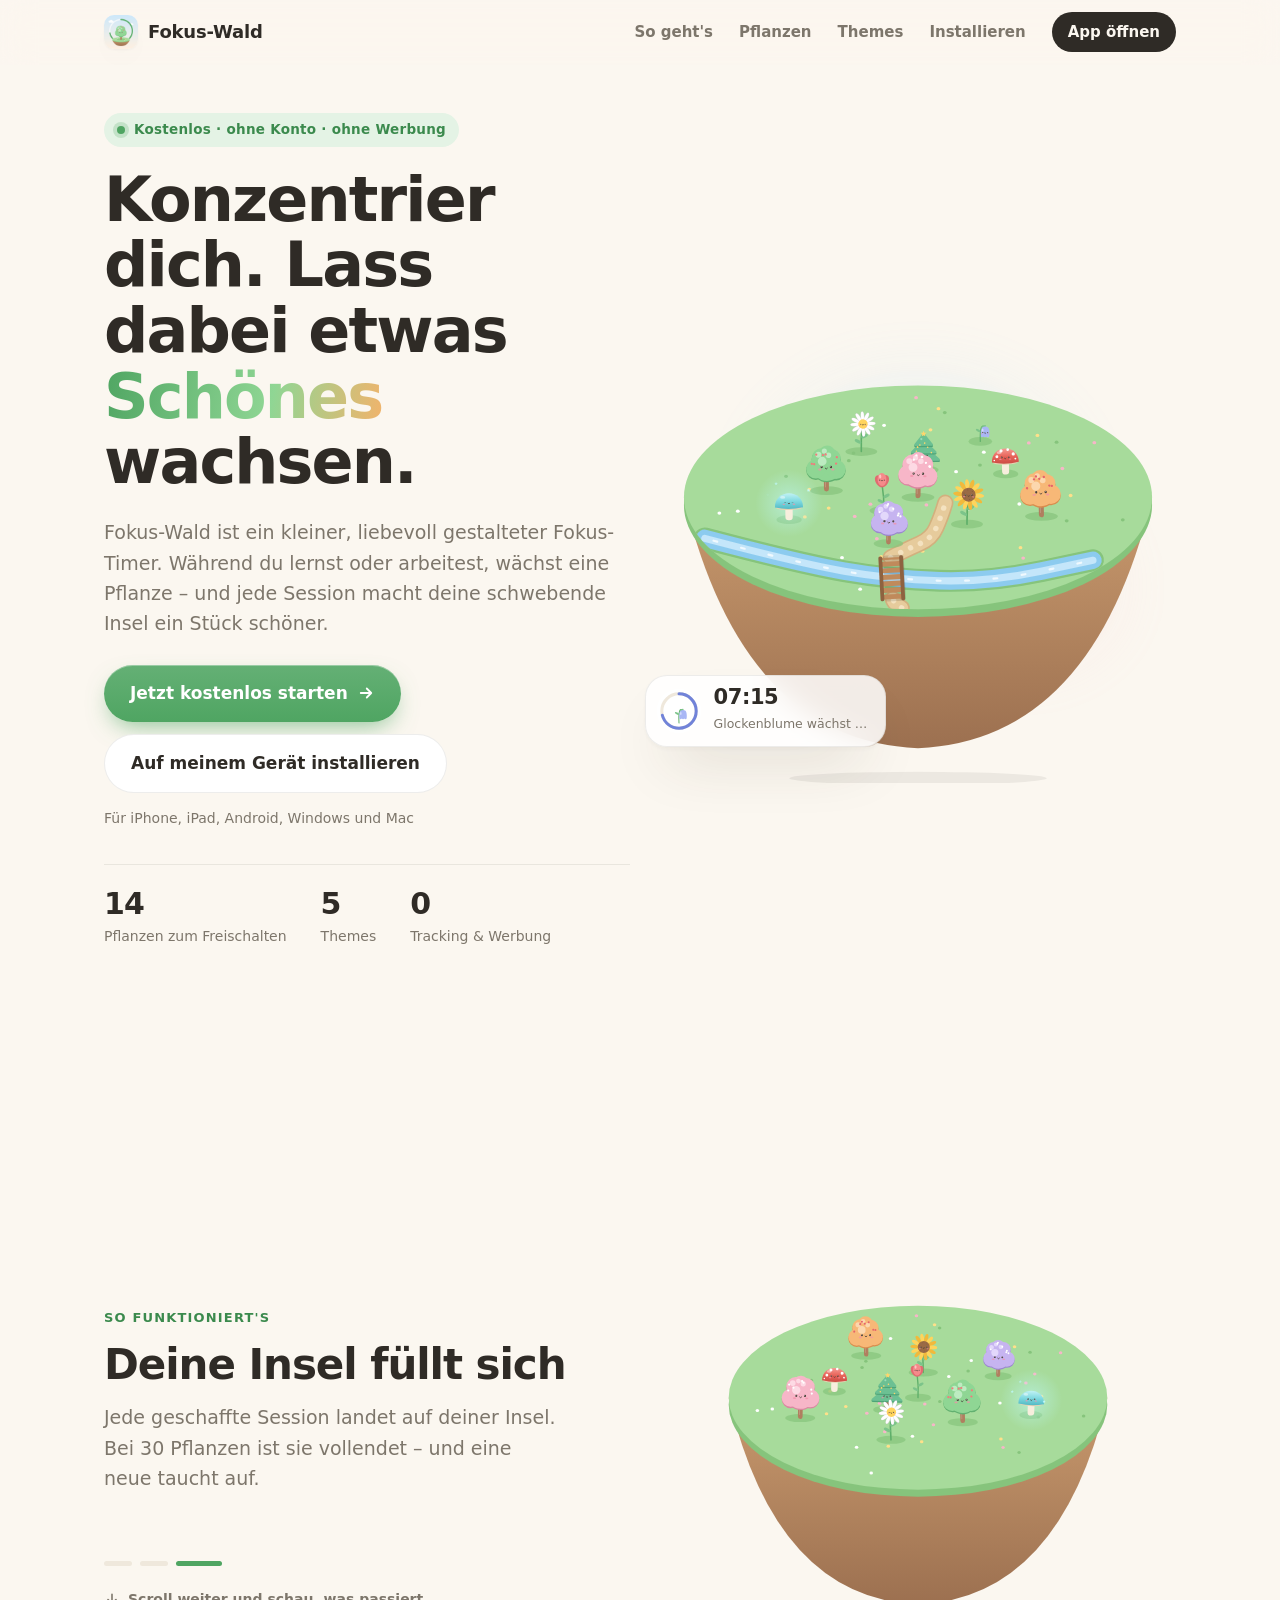
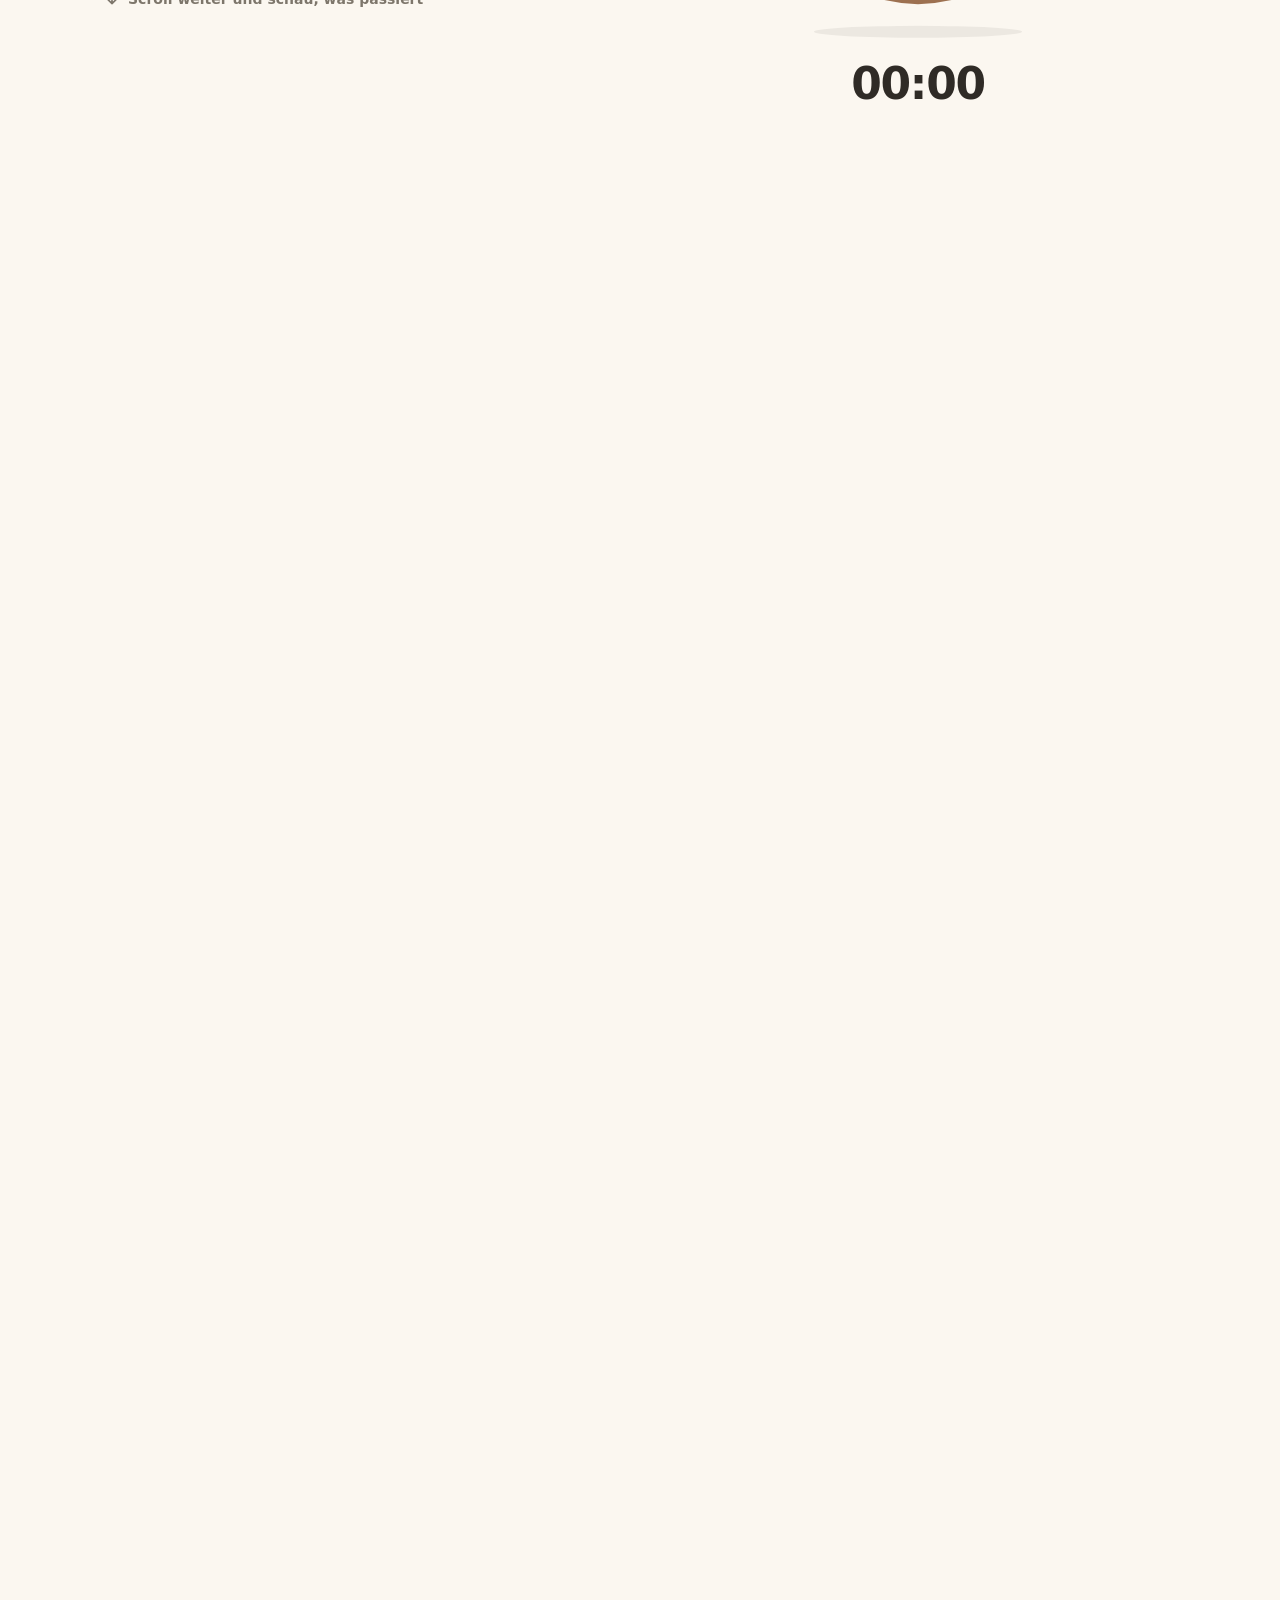
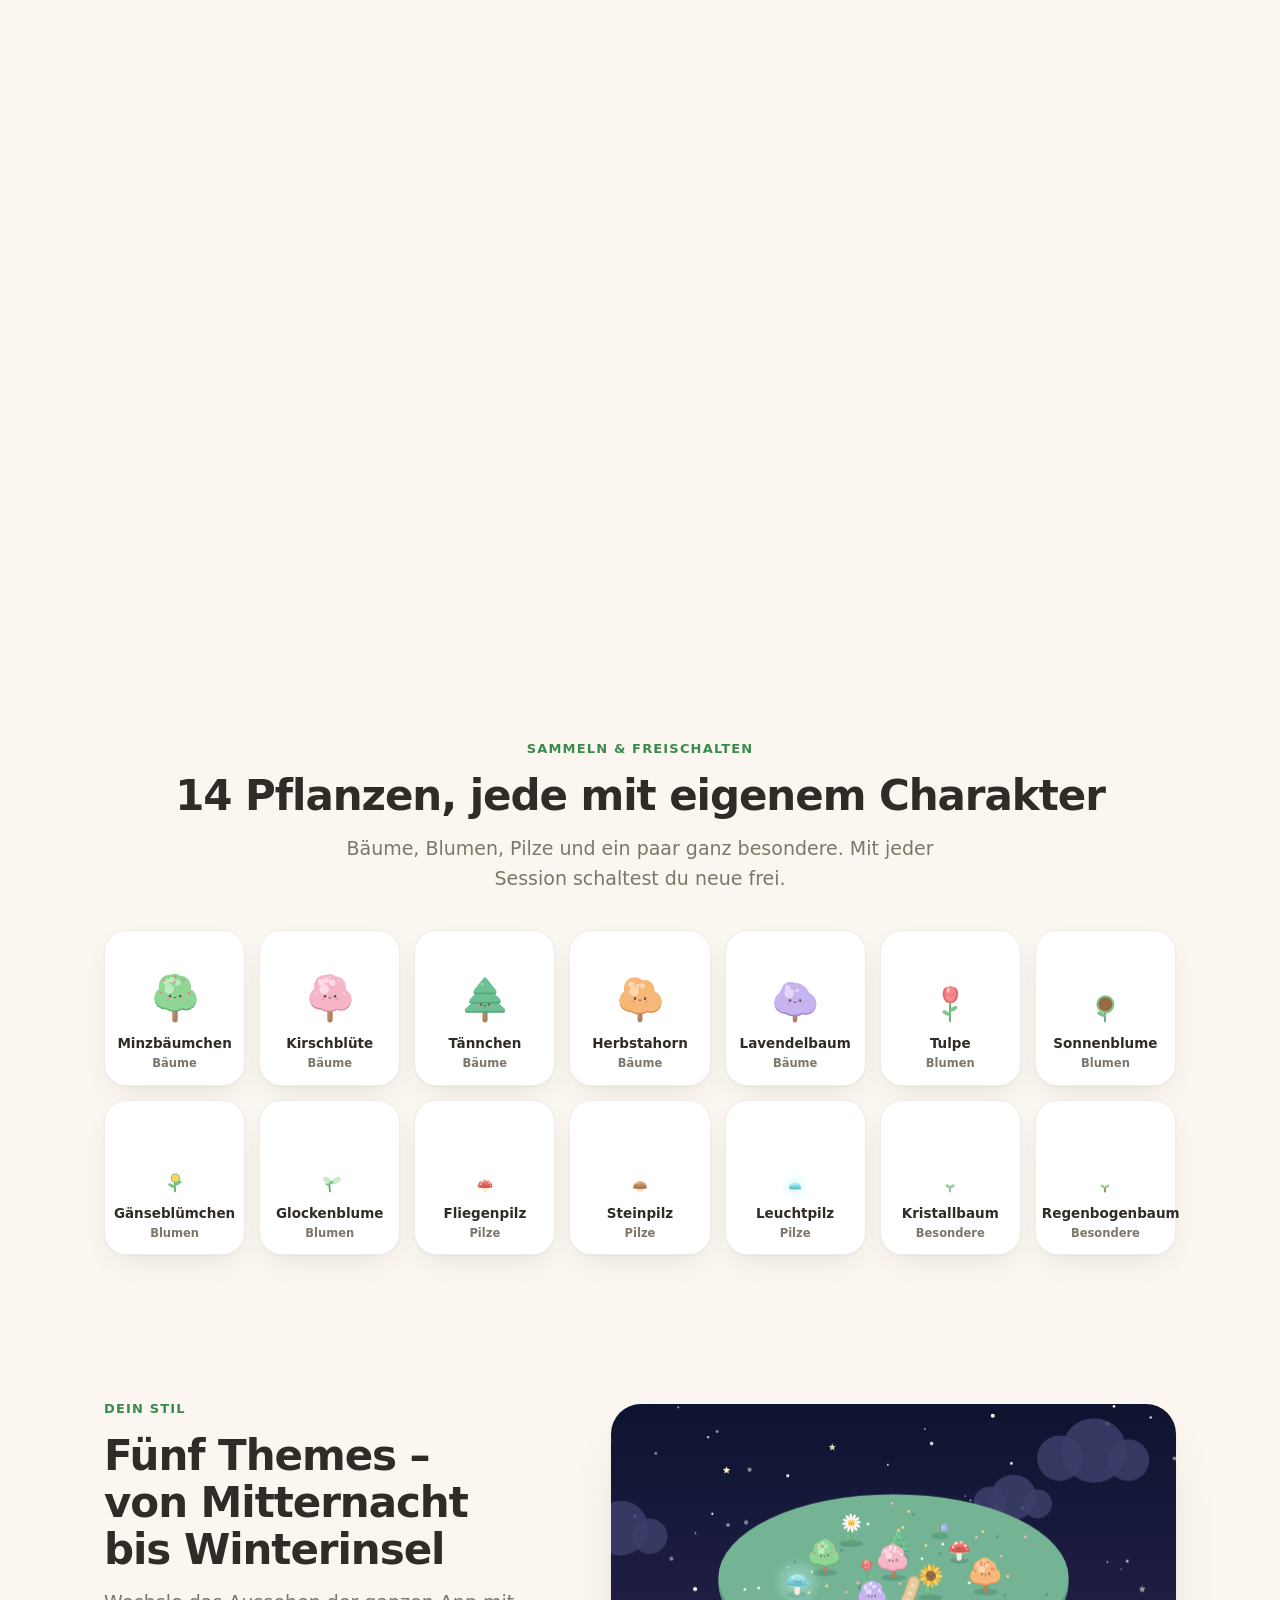
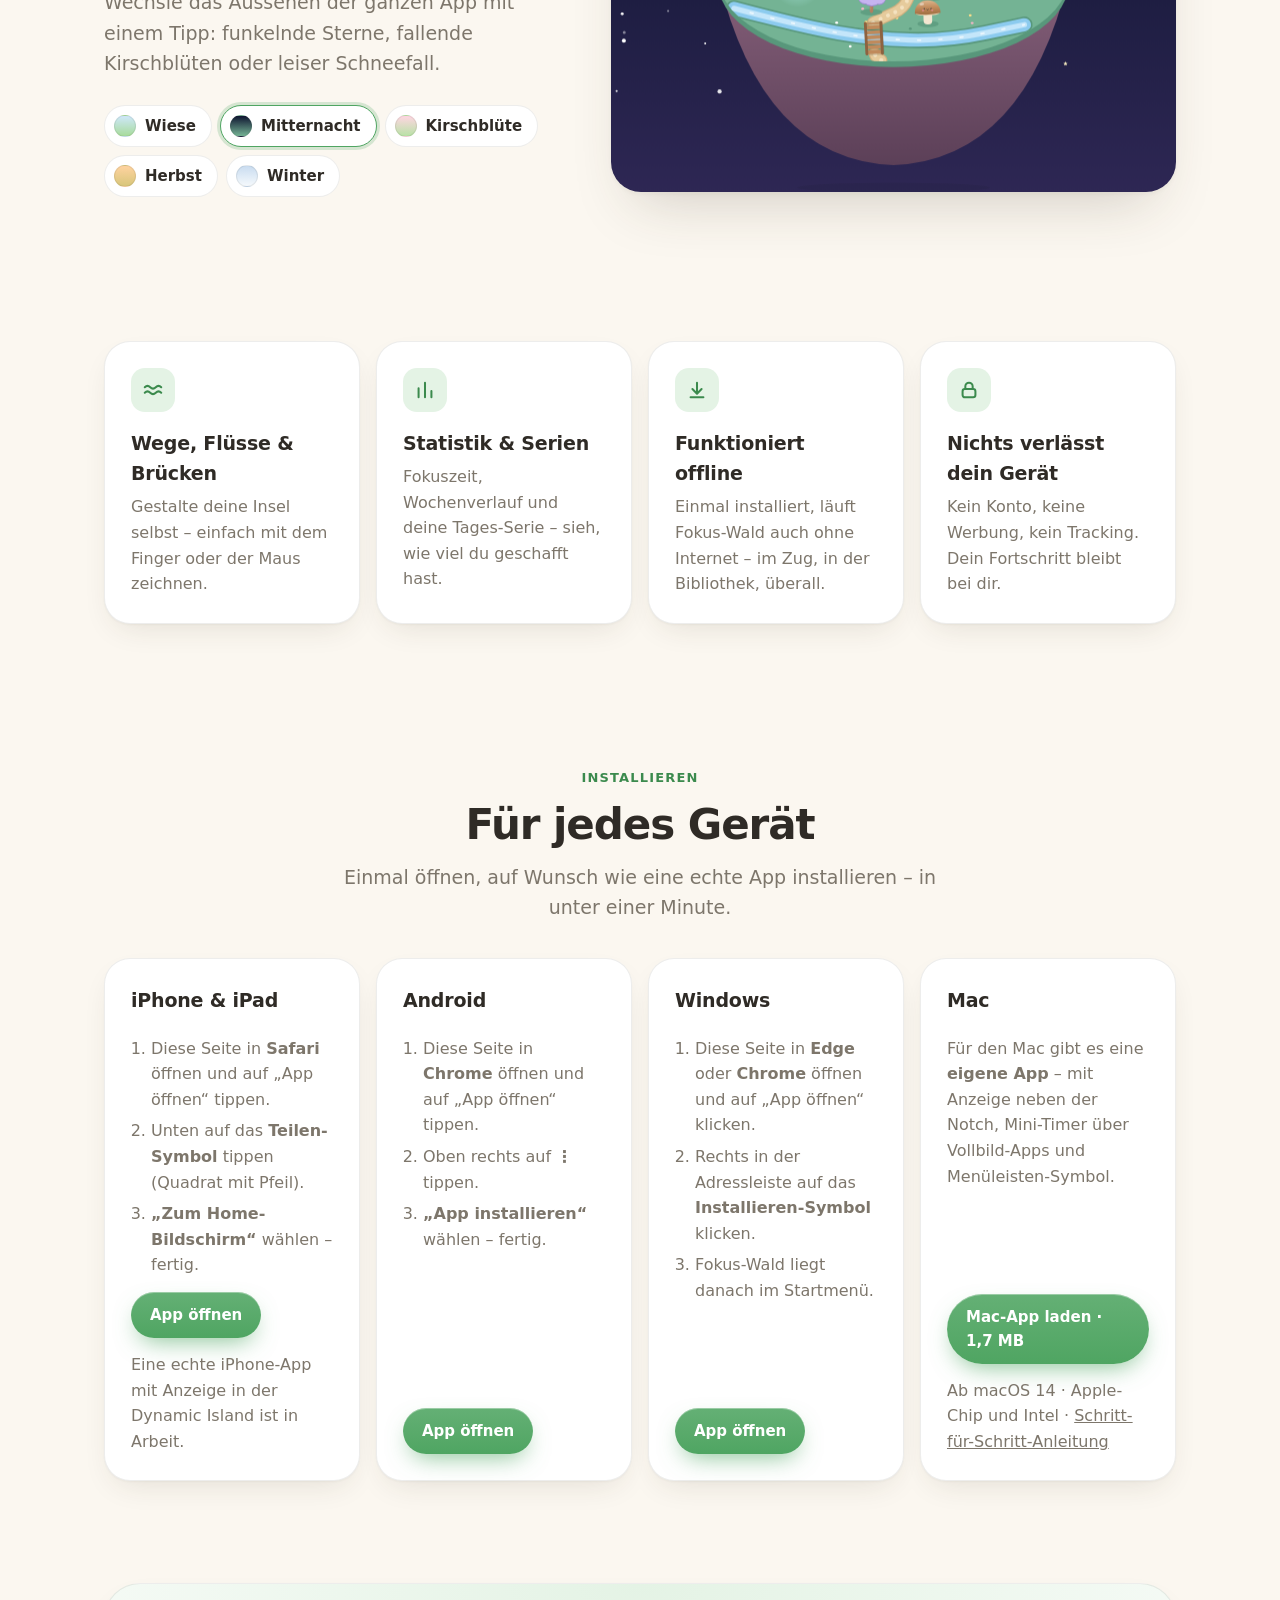
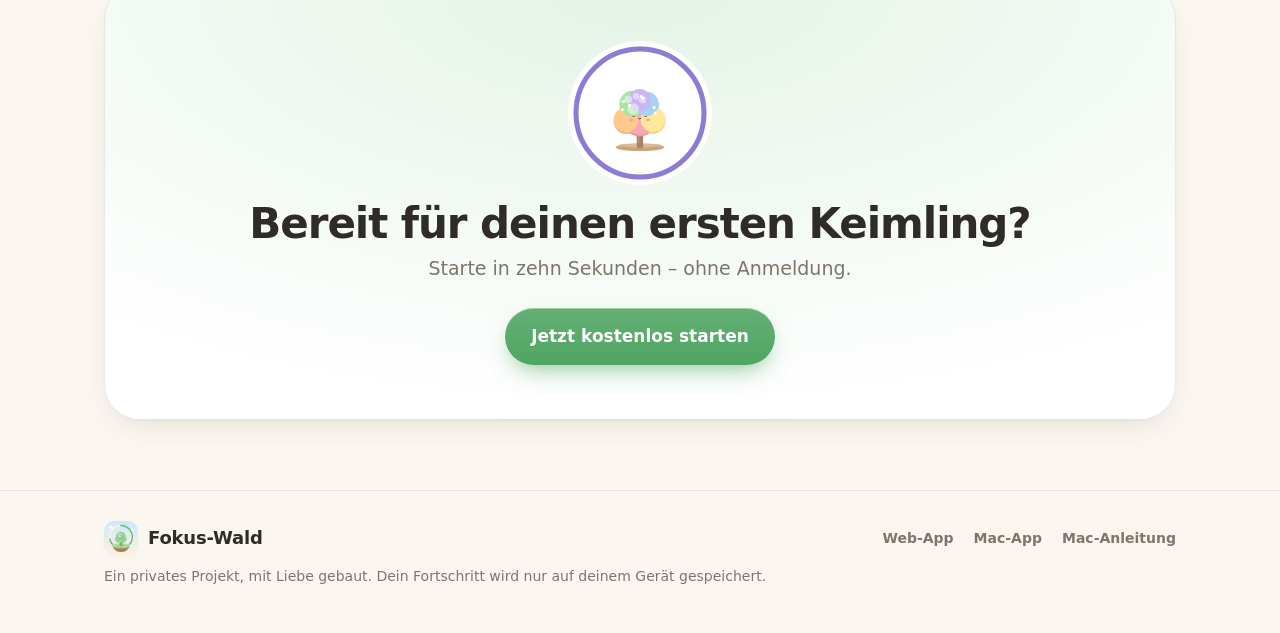
==== index.html @ fd67e36e "Add Fokus-Wald Mac app, web app and website Mac app (SwiftUI package), PWA with the same plant and i" ====
<!DOCTYPE html>
<html lang="de">
<head>
<meta charset="utf-8">
<meta name="viewport" content="width=device-width, initial-scale=1, viewport-fit=cover">
<title>Fokus-Wald – der niedliche Fokus-Timer</title>
<meta name="description" content="Konzentrier dich – und schau zu, wie dabei etwas Schönes wächst. Kostenloser Fokus-Timer für iPhone, iPad, Android, Windows und Mac.">
<meta name="theme-color" content="#FBF7F0" media="(prefers-color-scheme: light)">
<meta name="theme-color" content="#171815" media="(prefers-color-scheme: dark)">
<meta property="og:title" content="Fokus-Wald – der niedliche Fokus-Timer">
<meta property="og:description" content="Während du lernst, wächst eine Pflanze – und deine Insel wird immer schöner.">
<meta property="og:image" content="app/icons/icon-512.png">
<link rel="icon" href="app/icons/icon-192.png">
<link rel="apple-touch-icon" href="app/icons/apple-touch-icon.png">
<link rel="stylesheet" href="site.css">
</head>
<body>

<header class="nav" id="nav">
  <a class="logo" href="./"><img src="app/icons/icon-192.png" alt=""> Fokus-Wald</a>
  <nav>
    <a href="#so-gehts">So geht's</a>
    <a href="#pflanzen">Pflanzen</a>
    <a href="#themes">Themes</a>
    <a href="#geraete">Installieren</a>
    <a class="pill" href="app/">App öffnen</a>
  </nav>
</header>

<main>

  <section class="hero">
    <div class="hero-text">
      <p class="eyebrow pill-eyebrow"><i></i> Kostenlos · ohne Konto · ohne Werbung</p>
      <h1>Konzentrier dich. Lass dabei etwas <em>Schönes</em> wachsen.</h1>
      <p class="lead">Fokus-Wald ist ein kleiner, liebevoll gestalteter Fokus-Timer. Während du lernst oder arbeitest, wächst eine Pflanze – und jede Session macht deine schwebende Insel ein Stück schöner.</p>
      <div class="cta">
        <a class="btn primary" href="app/">Jetzt kostenlos starten
          <svg viewBox="0 0 24 24" width="18" height="18" fill="none" stroke="currentColor" stroke-width="2.4" stroke-linecap="round" stroke-linejoin="round"><path d="M5 12h14M13 6l6 6-6 6"/></svg>
        </a>
        <a class="btn ghost" id="cta-second" href="#geraete">Auf meinem Gerät installieren</a>
      </div>
      <p class="fine" id="cta-note">Für iPhone, iPad, Android, Windows und Mac</p>
      <dl class="facts">
        <div><dt>14</dt><dd>Pflanzen zum Freischalten</dd></div>
        <div><dt>5</dt><dd>Themes</dd></div>
        <div><dt>0</dt><dd>Tracking &amp; Werbung</dd></div>
      </dl>
    </div>
    <div class="hero-art" id="hero-art">
      <div class="glow"></div>
      <canvas id="demo-island" aria-label="Animierte Vorschau einer Insel mit wachsenden Pflanzen"></canvas>
      <div class="float-chip" id="hero-chip">
        <canvas id="chip-plant"></canvas>
        <div><b id="chip-time">25:00</b><span id="chip-text">Kirschblüte wächst …</span></div>
      </div>
    </div>
  </section>

  <!-- Scroll story: the plant grows while you scroll -->
  <section class="story" id="so-gehts">
    <div class="story-sticky">
      <div class="story-text">
        <p class="eyebrow">So funktioniert's</p>
        <div class="story-steps">
          <article class="story-step on" data-step="0">
            <h2>Zeit wählen &amp; pflanzen</h2>
            <p>Stell ein, wie lange du dich konzentrieren möchtest, und such dir aus, was wachsen soll. Ein Tipp – und der Keimling ist gesetzt.</p>
          </article>
          <article class="story-step" data-step="1">
            <h2>Deine Pflanze wächst mit</h2>
            <p>Solange du fokussiert bleibst, wächst sie Minute für Minute – vom Keimling bis zur vollen Pracht, mit Gesicht und allem.</p>
          </article>
          <article class="story-step" data-step="2">
            <h2>Deine Insel füllt sich</h2>
            <p>Jede geschaffte Session landet auf deiner Insel. Bei 30 Pflanzen ist sie vollendet – und eine neue taucht auf.</p>
          </article>
        </div>
        <div class="story-dots" id="story-dots"><i class="on"></i><i></i><i></i></div>
        <p class="scroll-hint" id="scroll-hint">
          <svg viewBox="0 0 24 24" width="16" height="16" fill="none" stroke="currentColor" stroke-width="2.4" stroke-linecap="round" stroke-linejoin="round"><path d="M12 5v14M6 13l6 6 6-6"/></svg>
          Scroll weiter und schau, was passiert
        </p>
      </div>
      <div class="story-art">
        <canvas id="story-canvas" aria-label="Eine Pflanze wächst beim Scrollen"></canvas>
        <div class="story-clock" id="story-clock">25:00</div>
      </div>
    </div>
  </section>

  <section id="pflanzen">
    <p class="eyebrow center reveal">Sammeln &amp; freischalten</p>
    <h2 class="reveal">14 Pflanzen, jede mit eigenem Charakter</h2>
    <p class="lead center reveal">Bäume, Blumen, Pilze und ein paar ganz besondere. Mit jeder Session schaltest du neue frei.</p>
    <div class="plants" id="plants"></div>
  </section>

  <section id="themes">
    <div class="split">
      <div class="reveal">
        <p class="eyebrow">Dein Stil</p>
        <h2 class="left">Fünf Themes – von Mitternacht bis Winterinsel</h2>
        <p class="lead">Wechsle das Aussehen der ganzen App mit einem Tipp: funkelnde Sterne, fallende Kirschblüten oder leiser Schneefall.</p>
        <div class="theme-chips" id="theme-chips"></div>
      </div>
      <div class="theme-demo reveal" style="--d:.1s">
        <canvas id="theme-island" aria-label="Insel im gewählten Theme"></canvas>
      </div>
    </div>
  </section>

  <section>
    <div class="features">
      <article class="card feature reveal">
        <span class="ic"><svg viewBox="0 0 24 24"><path d="M3 9c2-2 4-2 6 0s4 2 6 0 4-2 6 0M3 15c2-2 4-2 6 0s4 2 6 0 4-2 6 0"/></svg></span>
        <h3>Wege, Flüsse &amp; Brücken</h3>
        <p>Gestalte deine Insel selbst – einfach mit dem Finger oder der Maus zeichnen.</p>
      </article>
      <article class="card feature reveal" style="--d:.08s">
        <span class="ic"><svg viewBox="0 0 24 24"><path d="M5 20V10M12 20V4M19 20v-7"/></svg></span>
        <h3>Statistik &amp; Serien</h3>
        <p>Fokuszeit, Wochenverlauf und deine Tages-Serie – sieh, wie viel du geschafft hast.</p>
      </article>
      <article class="card feature reveal" style="--d:.16s">
        <span class="ic"><svg viewBox="0 0 24 24"><path d="M12 4v11M7 11l5 5 5-5M5 20h14"/></svg></span>
        <h3>Funktioniert offline</h3>
        <p>Einmal installiert, läuft Fokus-Wald auch ohne Internet – im Zug, in der Bibliothek, überall.</p>
      </article>
      <article class="card feature reveal" style="--d:.24s">
        <span class="ic"><svg viewBox="0 0 24 24"><rect x="5" y="11" width="14" height="9" rx="2.5"/><path d="M8 11V8a4 4 0 0 1 8 0v3"/></svg></span>
        <h3>Nichts verlässt dein Gerät</h3>
        <p>Kein Konto, keine Werbung, kein Tracking. Dein Fortschritt bleibt bei dir.</p>
      </article>
    </div>
  </section>

  <section id="geraete">
    <p class="eyebrow center reveal">Installieren</p>
    <h2 class="reveal">Für jedes Gerät</h2>
    <p class="lead center reveal">Einmal öffnen, auf Wunsch wie eine echte App installieren – in unter einer Minute.</p>
    <div class="devices">
      <article class="card device reveal" data-device="ios">
        <span class="yours">Dein Gerät</span>
        <h3>iPhone &amp; iPad</h3>
        <ol>
          <li>Diese Seite in <b>Safari</b> öffnen und auf „App öffnen“ tippen.</li>
          <li>Unten auf das <b>Teilen-Symbol</b> tippen (Quadrat mit Pfeil).</li>
          <li><b>„Zum Home-Bildschirm“</b> wählen – fertig.</li>
        </ol>
        <a class="btn primary small" href="app/">App öffnen</a>
        <p class="fine">Eine echte iPhone-App mit Anzeige in der Dynamic Island ist in Arbeit.</p>
      </article>
      <article class="card device reveal" style="--d:.08s" data-device="android">
        <span class="yours">Dein Gerät</span>
        <h3>Android</h3>
        <ol>
          <li>Diese Seite in <b>Chrome</b> öffnen und auf „App öffnen“ tippen.</li>
          <li>Oben rechts auf <b>⋮</b> tippen.</li>
          <li><b>„App installieren“</b> wählen – fertig.</li>
        </ol>
        <a class="btn primary small" href="app/">App öffnen</a>
      </article>
      <article class="card device reveal" style="--d:.16s" data-device="windows">
        <span class="yours">Dein Gerät</span>
        <h3>Windows</h3>
        <ol>
          <li>Diese Seite in <b>Edge</b> oder <b>Chrome</b> öffnen und auf „App öffnen“ klicken.</li>
          <li>Rechts in der Adressleiste auf das <b>Installieren-Symbol</b> klicken.</li>
          <li>Fokus-Wald liegt danach im Startmenü.</li>
        </ol>
        <a class="btn primary small" href="app/">App öffnen</a>
      </article>
      <article class="card device reveal" style="--d:.24s" data-device="mac">
        <span class="yours">Dein Gerät</span>
        <h3>Mac</h3>
        <p>Für den Mac gibt es eine <b>eigene App</b> – mit Anzeige neben der Notch, Mini-Timer über Vollbild-Apps und Menüleisten-Symbol.</p>
        <a class="btn primary small" href="downloads/Fokus-Wald.zip" download>Mac-App laden · 1,7 MB</a>
        <p class="fine">Ab macOS 14 · Apple-Chip und Intel · <a href="mac.html">Schritt-für-Schritt-Anleitung</a></p>
      </article>
    </div>
  </section>

  <section class="closing reveal">
    <canvas class="stage" id="closing-stage"></canvas>
    <h2>Bereit für deinen ersten Keimling?</h2>
    <p class="lead center">Starte in zehn Sekunden – ohne Anmeldung.</p>
    <a class="btn primary" href="app/">Jetzt kostenlos starten</a>
  </section>
</main>

<footer>
  <div class="foot">
    <a class="logo" href="./"><img src="app/icons/icon-192.png" alt=""> Fokus-Wald</a>
    <nav>
      <a href="app/">Web-App</a>
      <a href="downloads/Fokus-Wald.zip" download>Mac-App</a>
      <a href="mac.html">Mac-Anleitung</a>
    </nav>
  </div>
  <p>Ein privates Projekt, mit Liebe gebaut. Dein Fortschritt wird nur auf deinem Gerät gespeichert.</p>
</footer>

<script type="module" src="site.js"></script>
</body>
</html>
---- site.css ----
:root {
  --bg: #FBF7F0; --bg-2: #F4EEE3; --card: #FFFFFF; --line: rgba(62, 58, 52, .09); --track: #EFE8DC;
  --ink: #2F2B26; --muted: #7D766B; --green: #4FA562; --green-deep: #3B8A4D; --green-soft: #E4F3E5; --pink: #E07A99;
  --shadow: 0 1px 2px rgba(60, 50, 30, .04), 0 12px 32px -12px rgba(60, 50, 30, .14);
  --shadow-lg: 0 2px 4px rgba(60, 50, 30, .04), 0 30px 60px -24px rgba(60, 50, 30, .22);
  --font: ui-rounded, "SF Pro Rounded", "Segoe UI Variable Display", "Segoe UI", system-ui, -apple-system, Roboto, sans-serif;
  --ease: cubic-bezier(.2, .8, .2, 1);
}
@media (prefers-color-scheme: dark) {
  :root {
    --bg: #171815; --bg-2: #1E1F1C; --card: #232521; --line: rgba(255, 255, 255, .08); --track: #33352F;
    --ink: #F1ECE3; --muted: #A49F95; --green: #6FBF7E; --green-deep: #8AD097; --green-soft: #243326;
    --shadow: 0 1px 2px rgba(0, 0, 0, .3), 0 12px 32px -12px rgba(0, 0, 0, .5);
    --shadow-lg: 0 2px 4px rgba(0, 0, 0, .3), 0 30px 60px -24px rgba(0, 0, 0, .7);
  }
}

* { box-sizing: border-box; }
html { scroll-behavior: smooth; -webkit-text-size-adjust: 100%; }
body { margin: 0; background: var(--bg); color: var(--ink); font: 17px/1.6 var(--font); -webkit-font-smoothing: antialiased; overflow-x: clip; }
a { color: inherit; }
img, canvas { display: block; }
main { max-width: 1120px; margin: 0 auto; padding: 0 24px; }
section { padding: 72px 0; scroll-margin-top: 72px; }

h1 { font-size: clamp(36px, 5.6vw, 62px); line-height: 1.06; margin: 0 0 22px; letter-spacing: -0.03em; font-weight: 800; text-wrap: balance; }
h1 em { font-style: normal; background: linear-gradient(100deg, var(--green), #8FD694 60%, #F2B36B); -webkit-background-clip: text; background-clip: text; color: transparent; }
h2 { font-size: clamp(28px, 3.8vw, 42px); line-height: 1.12; letter-spacing: -0.025em; font-weight: 800; text-align: center; margin: 0 0 14px; text-wrap: balance; }
h2.left { text-align: left; }
h3 { font-size: 19px; letter-spacing: -0.01em; margin: 0 0 6px; }
.lead { color: var(--muted); font-size: clamp(17px, 1.6vw, 19px); margin: 0 0 26px; text-wrap: pretty; }
.lead.center { text-align: center; max-width: 620px; margin: 0 auto 36px; }
.fine { color: var(--muted); font-size: 14px; margin: 14px 0 0; }
.eyebrow { color: var(--green-deep); font-size: 13px; font-weight: 800; letter-spacing: .09em; text-transform: uppercase; margin: 0 0 12px; }
.eyebrow.center { text-align: center; }
.pill-eyebrow { display: inline-flex; align-items: center; gap: 9px; background: var(--green-soft); padding: 6px 13px; border-radius: 999px; letter-spacing: .02em; text-transform: none; font-size: 13.5px; margin-bottom: 20px; }
.pill-eyebrow i { width: 8px; height: 8px; border-radius: 50%; background: var(--green); box-shadow: 0 0 0 4px color-mix(in srgb, var(--green) 22%, transparent); }

/* ---- Navigation */

.nav { position: sticky; top: 0; z-index: 20; display: flex; align-items: center; gap: 16px; padding: 12px max(24px, calc((100vw - 1120px) / 2 + 24px));
  background: color-mix(in srgb, var(--bg) 78%, transparent); backdrop-filter: saturate(1.4) blur(16px); -webkit-backdrop-filter: saturate(1.4) blur(16px);
  border-bottom: 1px solid transparent; transition: border-color .3s, box-shadow .3s; }
.nav.scrolled { border-bottom-color: var(--line); box-shadow: 0 8px 30px -18px rgba(0, 0, 0, .25); }
.logo { display: flex; align-items: center; gap: 10px; font-weight: 800; font-size: 18px; letter-spacing: -0.01em; text-decoration: none; margin-right: auto; }
.logo img { width: 34px; height: 34px; border-radius: 10px; box-shadow: var(--shadow); }
.nav nav { display: flex; align-items: center; gap: 26px; font-size: 15px; font-weight: 600; }
.nav nav a { text-decoration: none; color: var(--muted); transition: color .2s; }
.nav nav a:hover { color: var(--ink); }
.nav nav a.pill { background: var(--ink); color: var(--bg); padding: 8px 16px; border-radius: 999px; }
@media (max-width: 760px) { .nav nav a:not(.pill) { display: none; } }

/* ---- Buttons */

.btn { display: inline-flex; align-items: center; justify-content: center; gap: 9px; text-decoration: none; font-weight: 700; border-radius: 999px; padding: 15px 26px; transition: transform .25s var(--ease), box-shadow .25s var(--ease), background .2s; }
.btn:hover { transform: translateY(-2px); }
.btn:active { transform: scale(.97); }
.btn.primary { background: linear-gradient(180deg, color-mix(in srgb, var(--green) 88%, #fff), var(--green)); color: #fff; box-shadow: 0 1px 0 rgba(255, 255, 255, .35) inset, 0 10px 24px -8px color-mix(in srgb, var(--green) 70%, transparent); }
.btn.primary:hover { box-shadow: 0 1px 0 rgba(255, 255, 255, .35) inset, 0 16px 30px -8px color-mix(in srgb, var(--green) 75%, transparent); }
.btn.primary svg { transition: transform .25s var(--ease); }
.btn.primary:hover svg { transform: translateX(3px); }
.btn.ghost { border: 1.5px solid var(--line); background: var(--card); }
.btn.small { padding: 11px 19px; font-size: 15px; }

/* ---- Hero */

.hero { display: grid; grid-template-columns: 1.02fr 1fr; gap: 30px; align-items: center; padding-top: 48px; padding-bottom: 40px; min-height: min(760px, calc(100vh - 60px)); }
.cta { display: flex; gap: 12px; flex-wrap: wrap; }
.facts { display: flex; gap: 34px; margin: 34px 0 0; padding-top: 24px; border-top: 1px solid var(--line); flex-wrap: wrap; }
.facts div { display: flex; flex-direction: column; }
.facts dt { font-size: 30px; font-weight: 800; letter-spacing: -0.03em; line-height: 1; }
.facts dd { margin: 6px 0 0; color: var(--muted); font-size: 14px; }
.hero-art { position: relative; will-change: transform; }
.hero-art canvas#demo-island { width: 100%; aspect-ratio: 1 / 0.98; }
.glow { position: absolute; inset: 4% 0 14%; border-radius: 50%; background:
  radial-gradient(closest-side, color-mix(in srgb, #9FD8F5 55%, transparent), transparent 70%),
  radial-gradient(closest-side at 70% 70%, color-mix(in srgb, #F7B6C8 45%, transparent), transparent 70%);
  filter: blur(34px); opacity: .9; z-index: -1; }
@media (prefers-color-scheme: dark) { .glow { opacity: .35; } }
.float-chip { position: absolute; left: -3%; bottom: 7%; display: flex; align-items: center; gap: 12px; padding: 10px 18px 10px 10px; border-radius: 22px;
  background: color-mix(in srgb, var(--card) 86%, transparent); backdrop-filter: blur(14px); -webkit-backdrop-filter: blur(14px); border: 1px solid var(--line); box-shadow: var(--shadow-lg);
  animation: bob 5s ease-in-out infinite; }
.float-chip canvas { width: 46px; height: 46px; }
.float-chip b { display: block; font-size: 21px; line-height: 1.1; font-variant-numeric: tabular-nums; letter-spacing: -0.02em; }
.float-chip span { font-size: 12.5px; color: var(--muted); }
@keyframes bob { 50% { transform: translateY(-7px); } }
@media (max-width: 900px) {
  .hero { grid-template-columns: 1fr; padding-top: 18px; min-height: 0; }
  .hero-art { order: -1; max-width: 520px; margin: 0 auto; width: 100%; }
  .facts { gap: 24px; }
}

/* ---- Scroll story */

.story { height: 320vh; padding: 0; }
.story-sticky { position: sticky; top: 0; height: 100vh; display: grid; grid-template-columns: 1fr 1fr; gap: 40px; align-items: center; padding: 70px 0 20px; }
.story-steps { position: relative; min-height: 210px; }
.story-step { position: absolute; inset: 0 0 auto 0; opacity: 0; transform: translateY(22px); transition: opacity .5s var(--ease), transform .5s var(--ease); pointer-events: none; }
.story-step.on { opacity: 1; transform: none; }
.story-step.past { transform: translateY(-22px); }
.story-step h2 { text-align: left; }
.story-step p { color: var(--muted); font-size: 19px; margin: 0; max-width: 460px; text-wrap: pretty; }
.story-dots { display: flex; gap: 8px; margin-top: 10px; }
.story-dots i { width: 28px; height: 5px; border-radius: 9px; background: var(--track); transition: background .3s, width .3s; }
.story-dots i.on { background: var(--green); width: 46px; }
.scroll-hint { display: inline-flex; align-items: center; gap: 8px; color: var(--muted); font-size: 14px; font-weight: 600; margin: 22px 0 0; transition: opacity .4s; }
.scroll-hint svg { animation: nudge 1.6s ease-in-out infinite; }
@keyframes nudge { 50% { transform: translateY(4px); } }
.story-art { position: relative; display: flex; flex-direction: column; align-items: center; }
#story-canvas { width: min(440px, 100%); aspect-ratio: 1; }
.story-clock { font-size: 44px; font-weight: 700; font-variant-numeric: tabular-nums; letter-spacing: -0.03em; margin-top: 4px; transition: opacity .3s; }
@media (max-width: 900px) {
  .story-sticky { grid-template-columns: 1fr; gap: 6px; align-content: center; padding-top: 64px; }
  .story-art { order: -1; }
  #story-canvas { width: min(300px, 70vw); }
  .story-clock { font-size: 32px; }
  .story-steps { min-height: 230px; }
  .story-step p { font-size: 17px; }
}

/* ---- Cards & reveal */

.card { background: var(--card); border: 1px solid var(--line); border-radius: 26px; padding: 26px; box-shadow: var(--shadow); }
.reveal { opacity: 0; transform: translateY(26px); transition: opacity .8s var(--ease) var(--d, 0s), transform .8s var(--ease) var(--d, 0s); }
.reveal.in { opacity: 1; transform: none; }

.plants { display: grid; grid-template-columns: repeat(auto-fill, minmax(124px, 1fr)); gap: 14px; }
.plant { background: var(--card); border: 1px solid var(--line); border-radius: 22px; padding: 16px 6px 12px; text-align: center; font-size: 13.5px; font-weight: 700; box-shadow: var(--shadow);
  transition: transform .3s var(--ease), box-shadow .3s var(--ease); }
.plant:hover { transform: translateY(-5px) rotate(-1deg); box-shadow: var(--shadow-lg); }
.plant.reveal.in { animation: pop .7s var(--ease) var(--d, 0s) backwards; }
@keyframes pop { from { opacity: 0; transform: translateY(22px) scale(.94); } }
.plant canvas { width: 84px; height: 80px; margin: 0 auto 6px; }
.plant small { display: block; font-weight: 600; color: var(--muted); font-size: 11.5px; }

.split { display: grid; grid-template-columns: 0.9fr 1.1fr; gap: 44px; align-items: center; }
.theme-demo canvas { width: 100%; aspect-ratio: 16 / 11; border-radius: 30px; box-shadow: var(--shadow-lg); }
.theme-chips { display: flex; flex-wrap: wrap; gap: 8px; }
.theme-chip { font: inherit; font-size: 15px; font-weight: 700; color: inherit; cursor: pointer; display: inline-flex; align-items: center; gap: 9px; padding: 8px 15px 8px 9px; border-radius: 999px; border: 1.5px solid var(--line); background: var(--card); transition: border-color .2s, transform .2s var(--ease); }
.theme-chip:hover { transform: translateY(-2px); }
.theme-chip i { width: 22px; height: 22px; border-radius: 50%; border: 1px solid var(--line); }
.theme-chip.on { border-color: var(--green); box-shadow: 0 0 0 3px color-mix(in srgb, var(--green) 22%, transparent); }
@media (max-width: 900px) { .split { grid-template-columns: 1fr; gap: 26px; } }

.features { display: grid; grid-template-columns: repeat(auto-fit, minmax(235px, 1fr)); gap: 16px; }
.feature .ic { width: 44px; height: 44px; border-radius: 14px; background: var(--green-soft); color: var(--green-deep); display: flex; align-items: center; justify-content: center; margin-bottom: 16px; }
.feature .ic svg { width: 22px; height: 22px; fill: none; stroke: currentColor; stroke-width: 2.2; stroke-linecap: round; stroke-linejoin: round; }
.feature p, .device p, .device li { color: var(--muted); font-size: 16px; margin: 0; }
.feature, .device { transition: transform .3s var(--ease), box-shadow .3s var(--ease), opacity .8s var(--ease) var(--d, 0s); }
.feature:hover { transform: translateY(-4px); box-shadow: var(--shadow-lg); }

.devices { display: grid; grid-template-columns: repeat(auto-fit, minmax(250px, 1fr)); gap: 16px; }
.device { position: relative; display: flex; flex-direction: column; align-items: flex-start; gap: 14px; }
.device ol { margin: 0; padding-left: 20px; display: flex; flex-direction: column; gap: 6px; }
.device .btn { margin-top: auto; }
.device .fine { margin: 0; }
.device .yours { display: none; position: absolute; top: -12px; right: 20px; background: var(--pink); color: #fff; font-size: 12px; font-weight: 800; padding: 4px 11px; border-radius: 999px; }
.device.yours-on { border-color: var(--green); box-shadow: 0 0 0 3px color-mix(in srgb, var(--green) 25%, transparent), var(--shadow); order: -1; }
.device.yours-on .yours { display: block; }

.closing { text-align: center; margin: 30px 0 70px; padding: 54px 24px; border-radius: 36px; display: flex; flex-direction: column; align-items: center; gap: 6px;
  background: radial-gradient(120% 140% at 50% 0%, var(--green-soft), var(--card) 70%); border: 1px solid var(--line); box-shadow: var(--shadow); }
.closing h2 { margin: 6px 0 0; }
.closing .lead { margin-bottom: 18px; }
canvas.stage { width: 150px; height: 150px; }

footer { border-top: 1px solid var(--line); color: var(--muted); font-size: 14px; padding: 30px max(24px, calc((100vw - 1120px) / 2 + 24px)) 46px; }
.foot { display: flex; align-items: center; gap: 20px; flex-wrap: wrap; margin-bottom: 10px; }
.foot .logo { color: var(--ink); }
.foot nav { display: flex; gap: 20px; font-weight: 600; }
.foot nav a { text-decoration: none; }
.foot nav a:hover { color: var(--ink); }
footer p { margin: 0; }

/* People who prefer less motion get the same content without scroll effects. */
@media (prefers-reduced-motion: reduce) {
  html { scroll-behavior: auto; }
  .reveal { opacity: 1; transform: none; transition: none; }
  .plant.reveal.in { animation: none; }
  .story { height: auto; padding: 72px 0; }
  .story-sticky { position: static; height: auto; padding: 0; }
  .story-steps { min-height: 0; display: grid; gap: 22px; }
  .story-step { position: static; opacity: 1; transform: none; }
  .story-dots, .scroll-hint, .story-clock { display: none; }
  .float-chip, .scroll-hint svg { animation: none; }
}
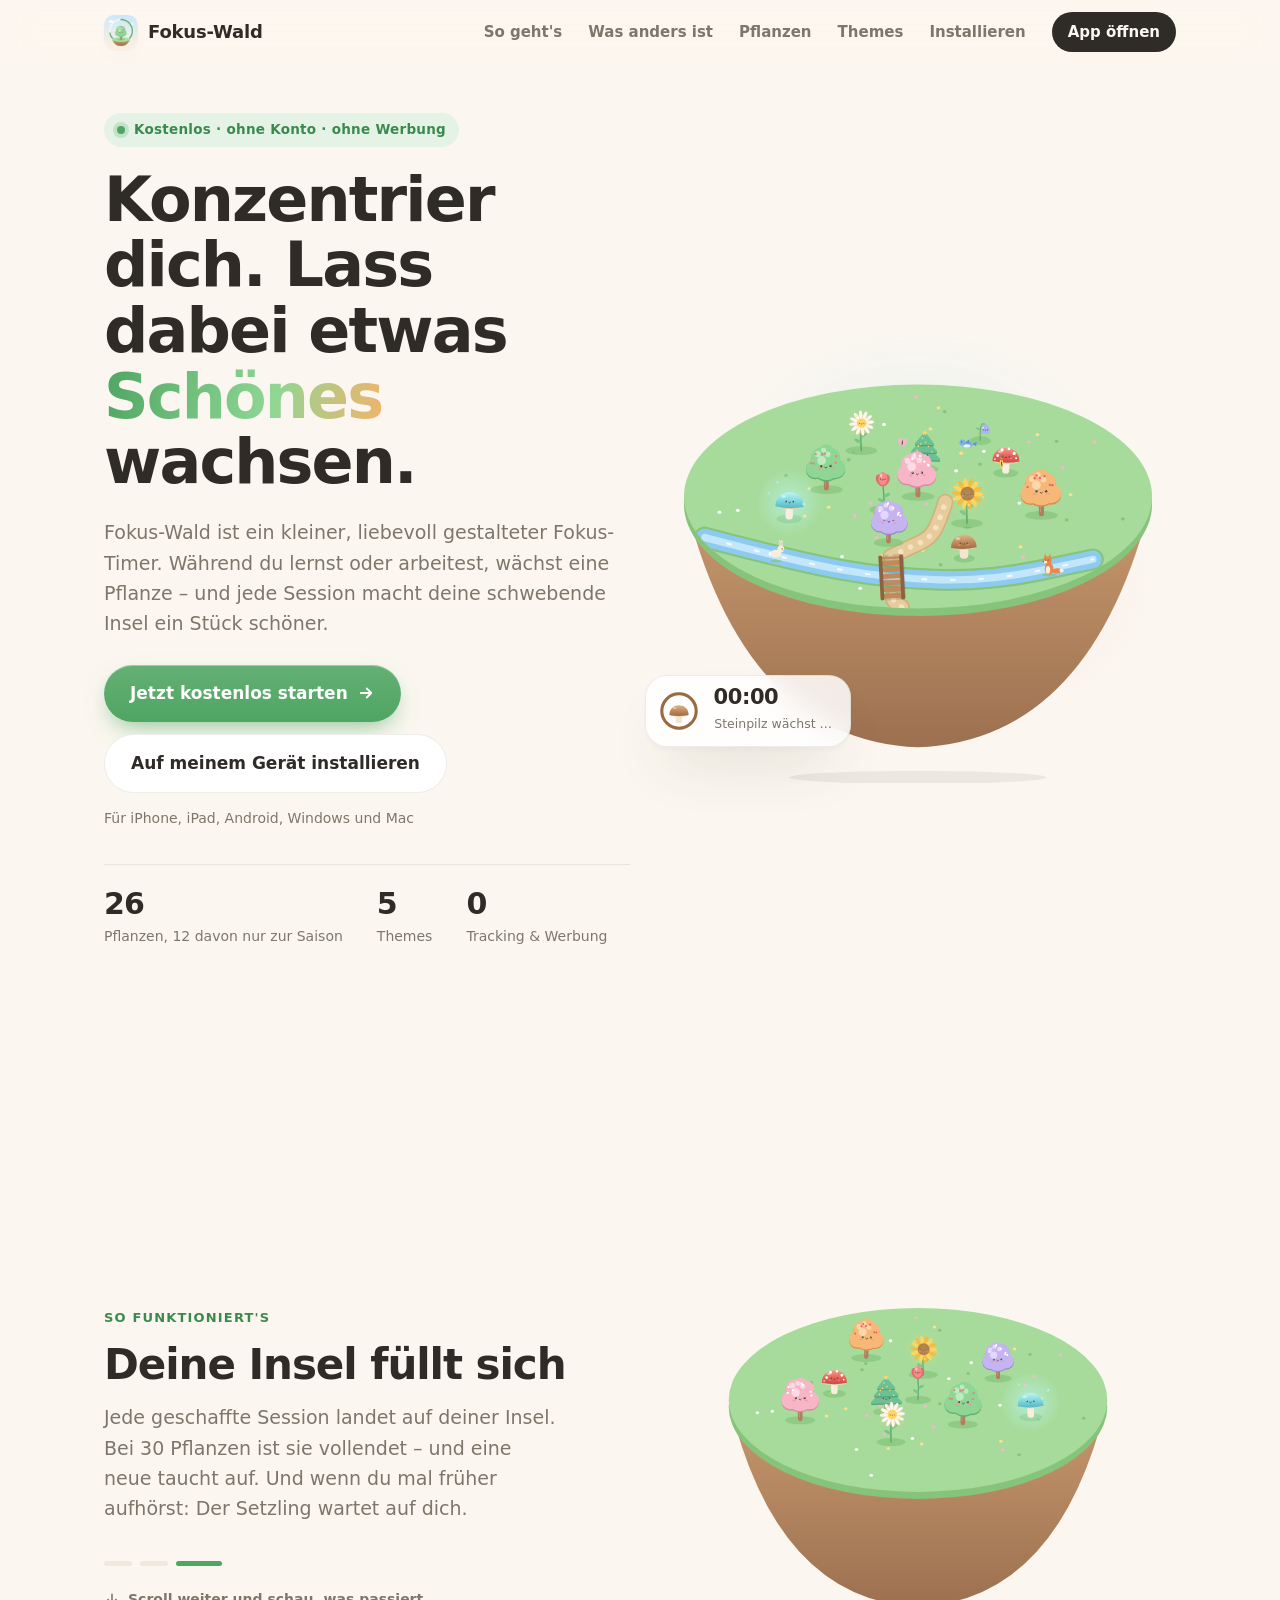
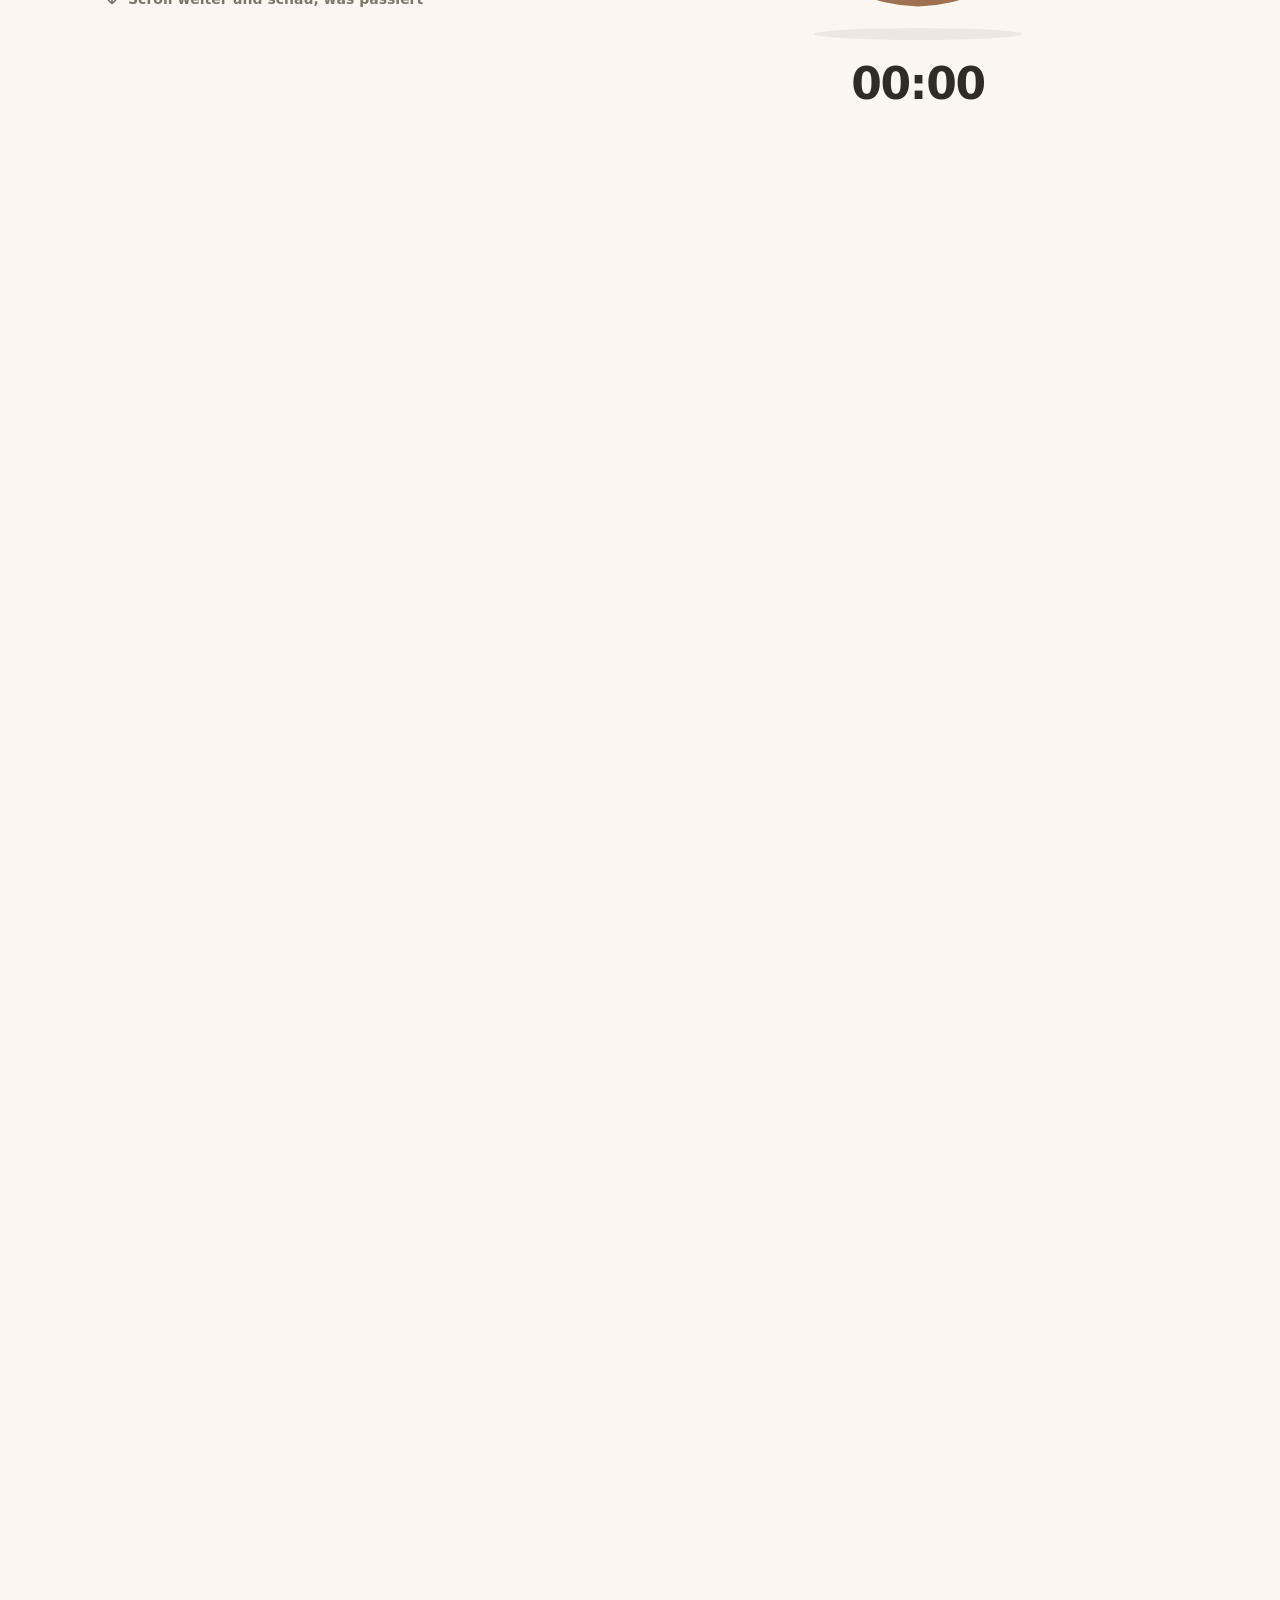
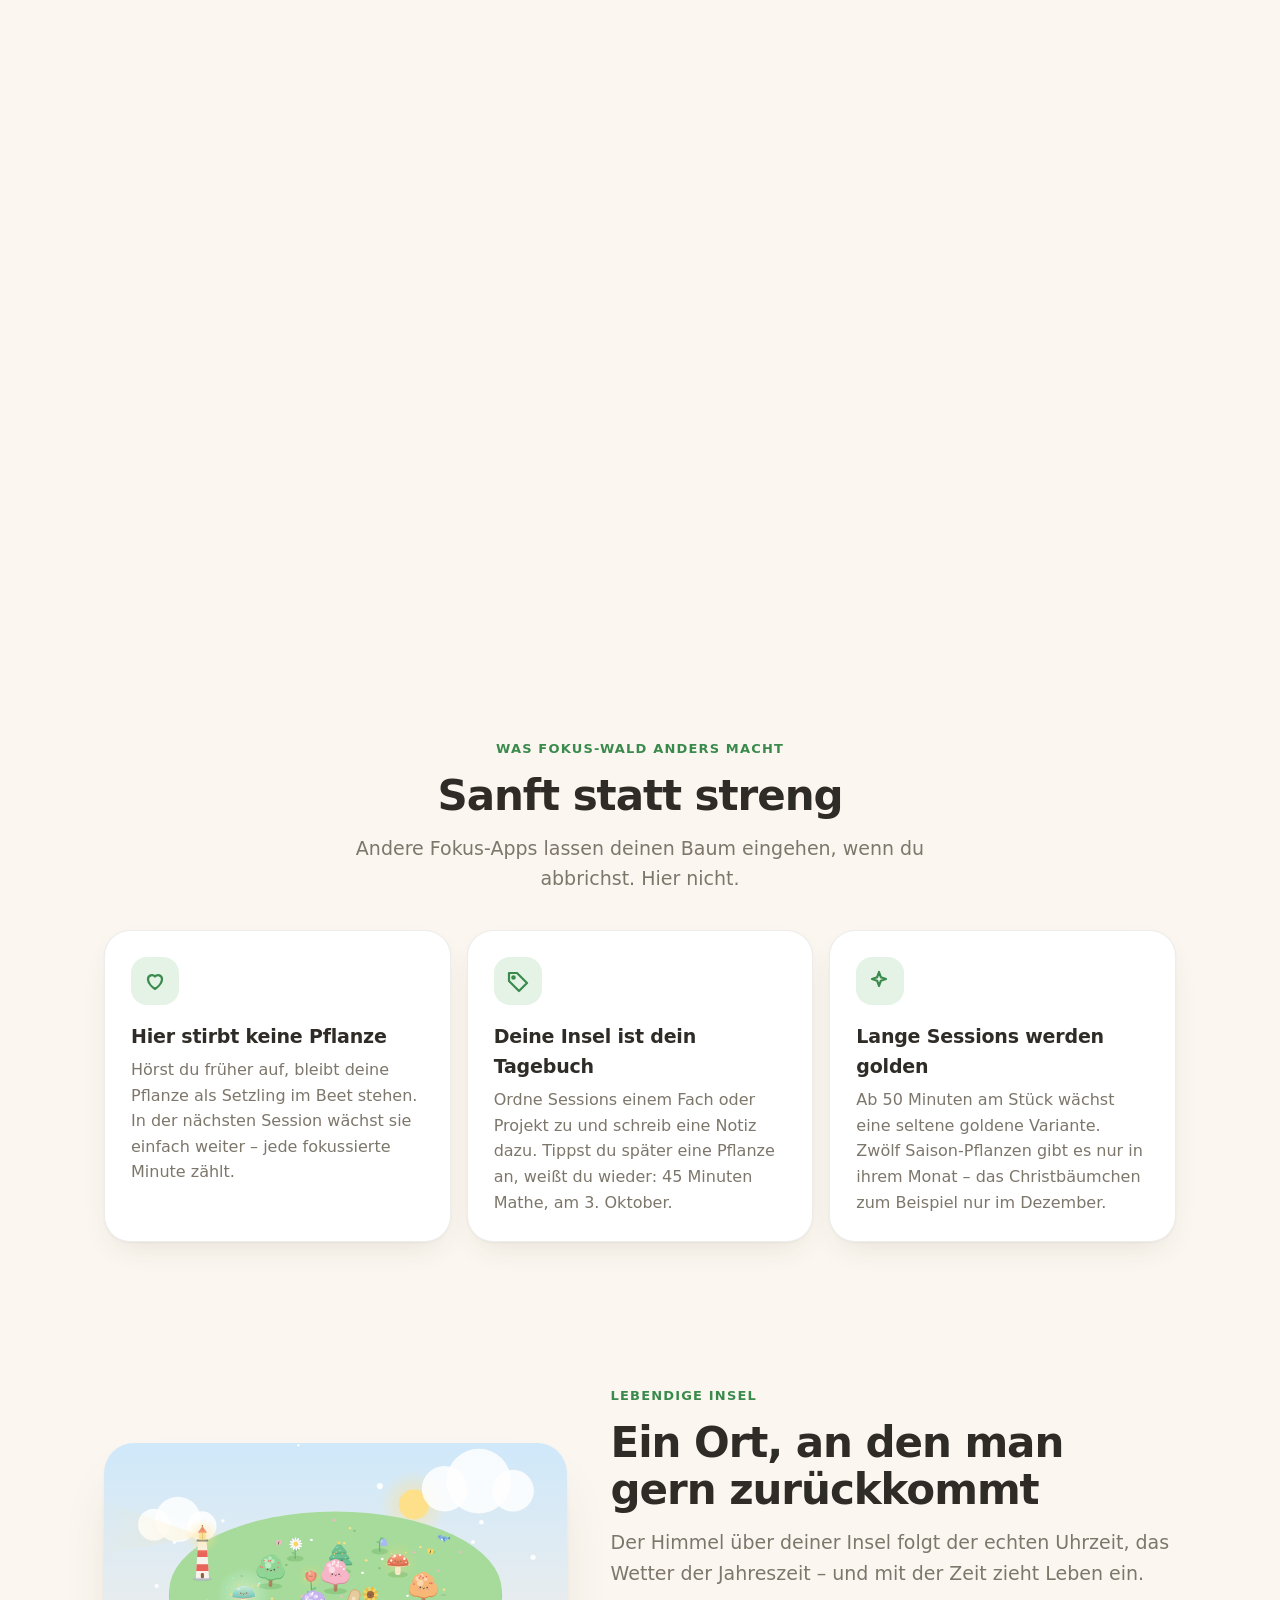
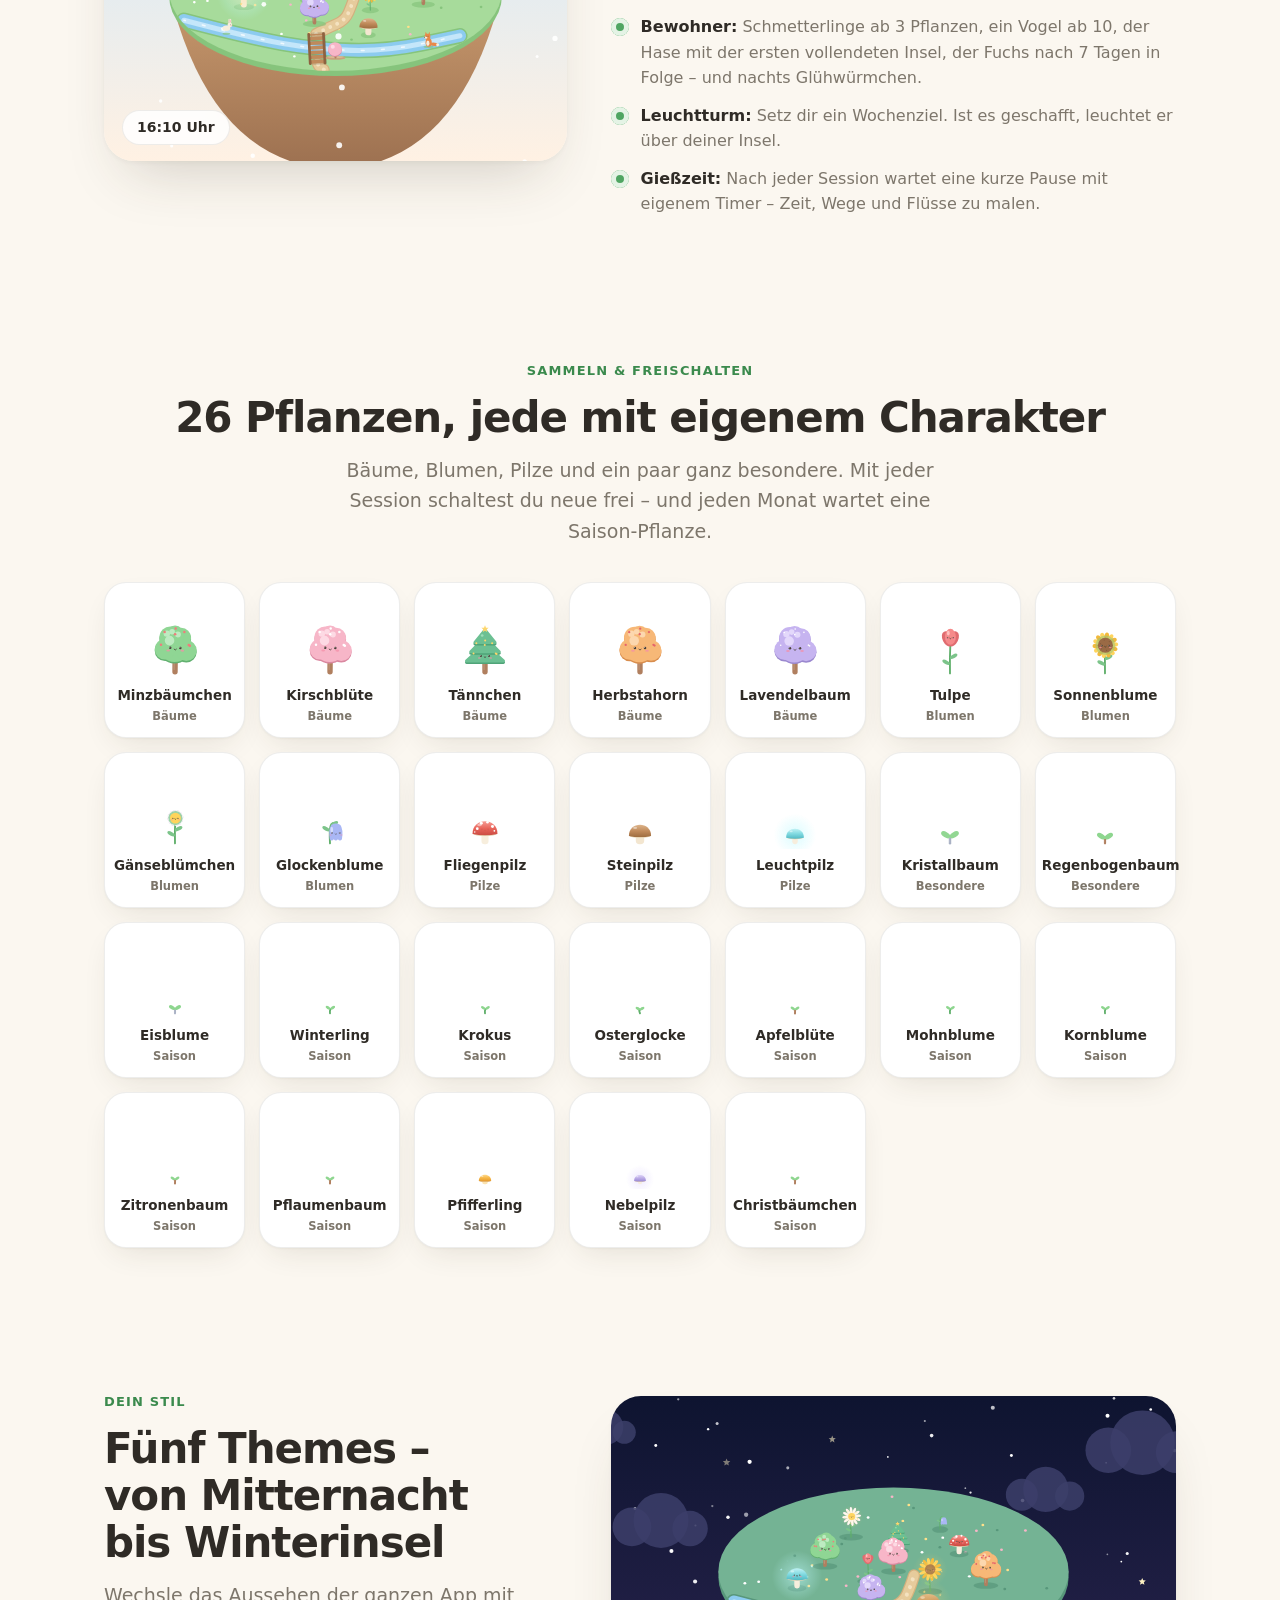
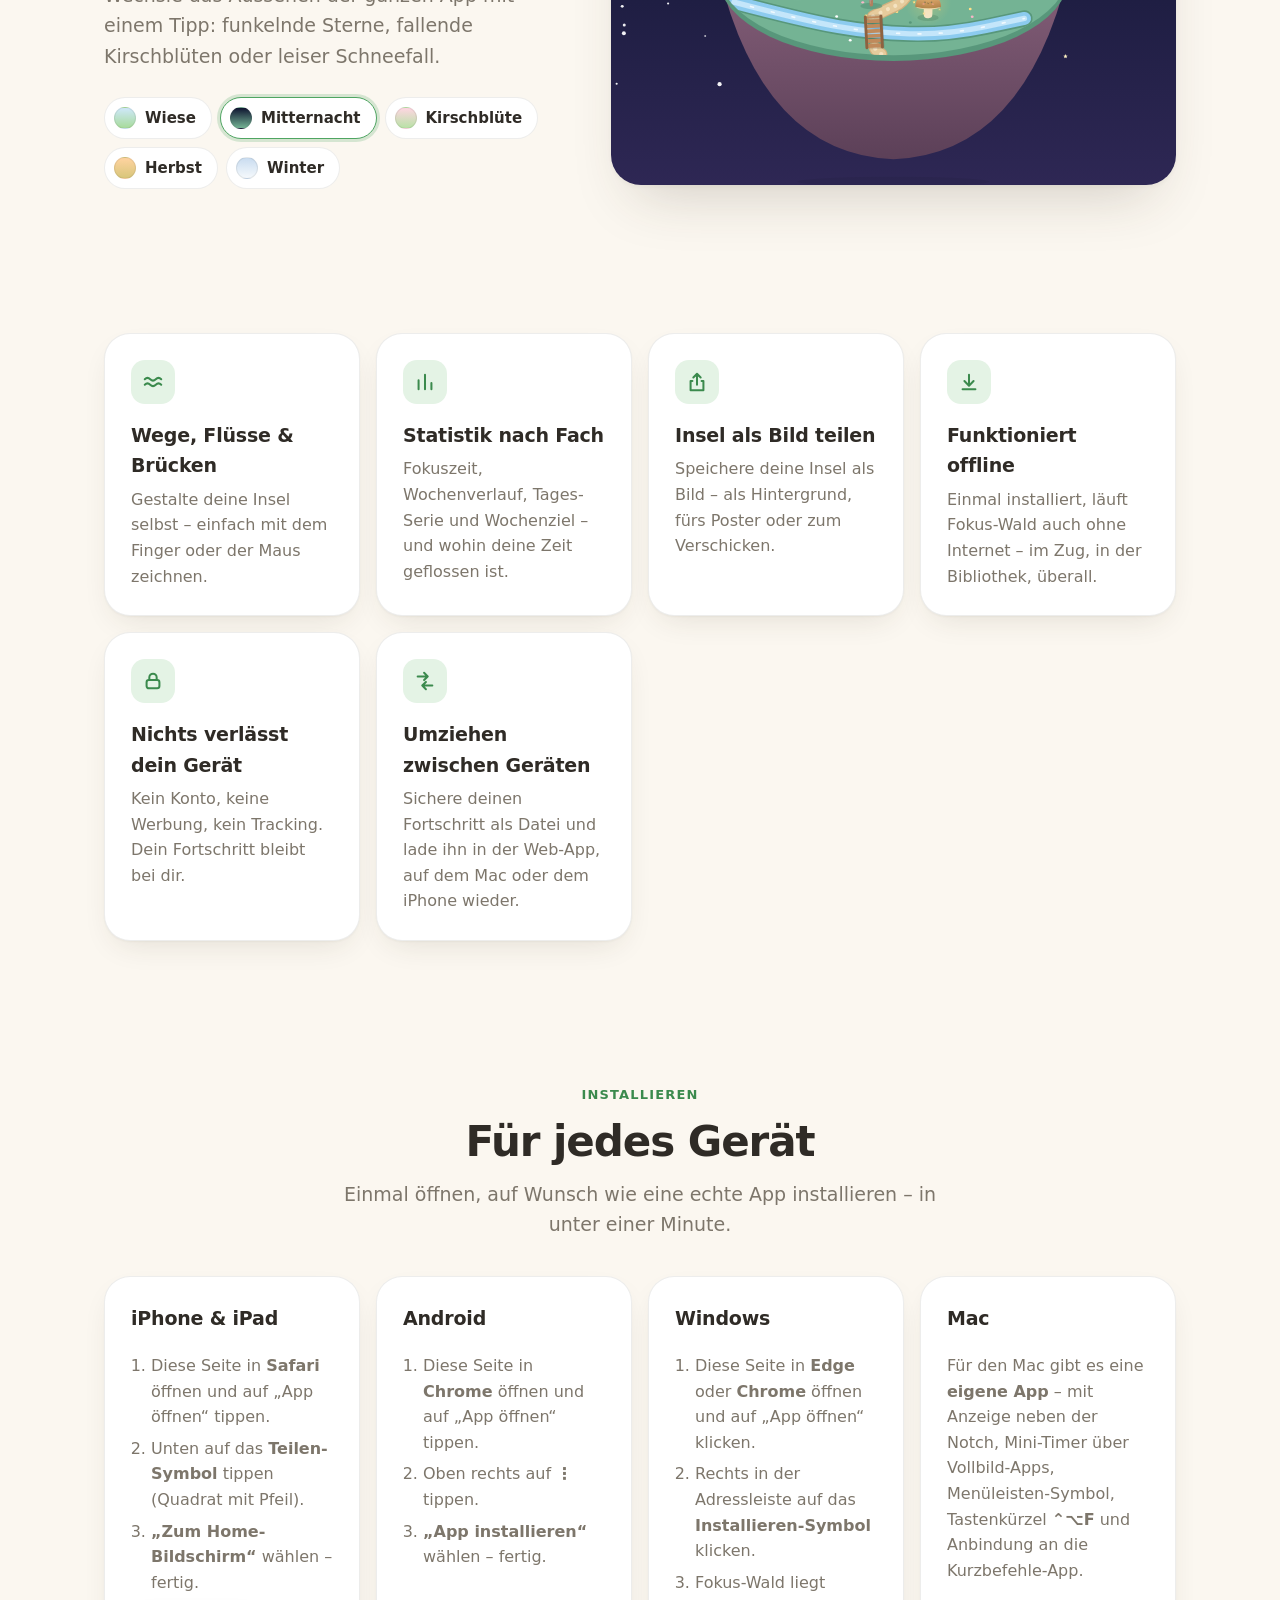
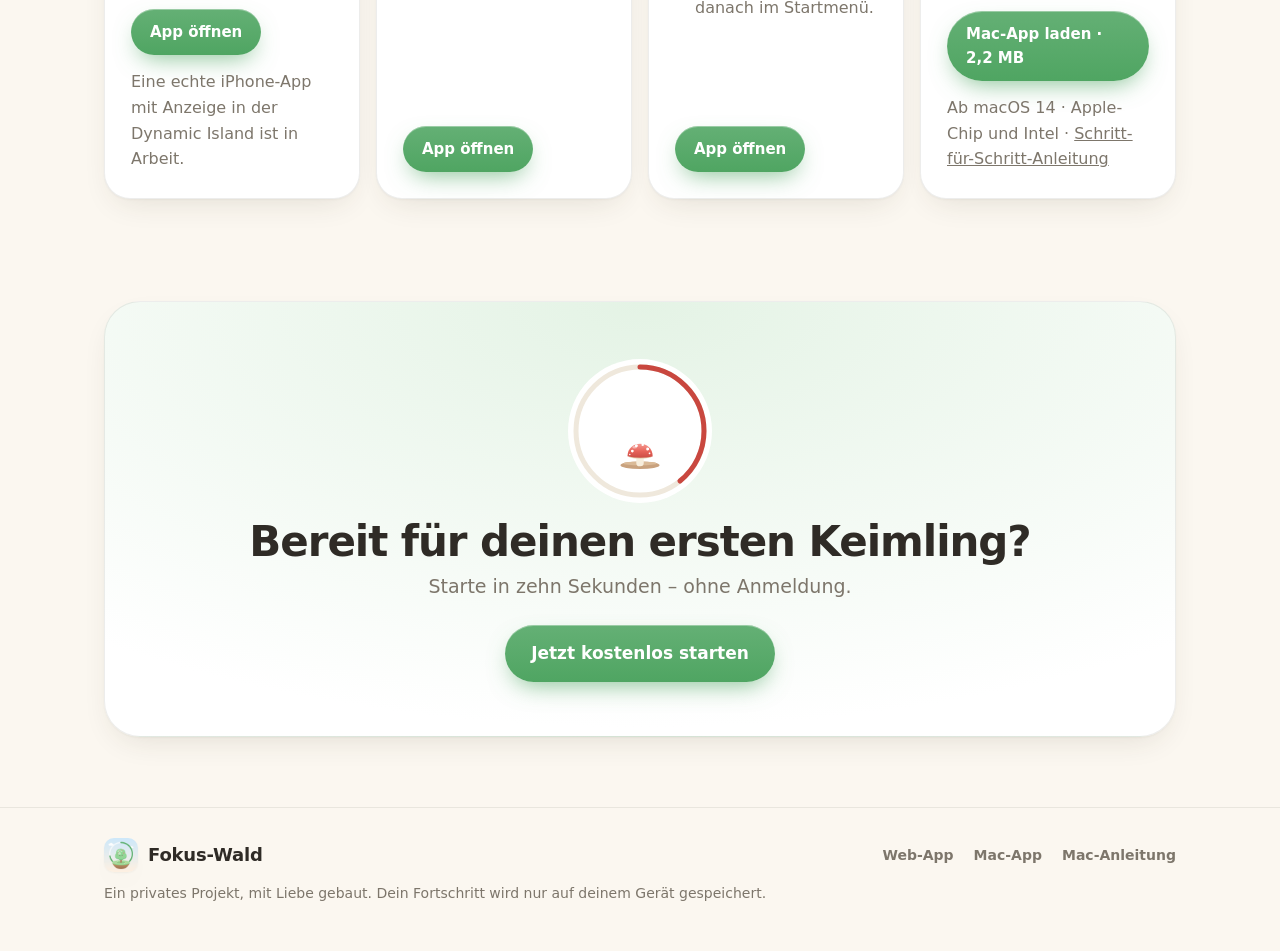
==== commit 24f16912: "Add saplings, plant diary, living island and more across all apps - Stopping a session early keeps t" ====
--- a/index.html
+++ b/index.html
@@ -20,6 +20,7 @@
   <a class="logo" href="./"><img src="app/icons/icon-192.png" alt=""> Fokus-Wald</a>
   <nav>
     <a href="#so-gehts">So geht's</a>
+    <a href="#anders">Was anders ist</a>
     <a href="#pflanzen">Pflanzen</a>
     <a href="#themes">Themes</a>
     <a href="#geraete">Installieren</a>
@@ -42,7 +43,7 @@
       </div>
       <p class="fine" id="cta-note">Für iPhone, iPad, Android, Windows und Mac</p>
       <dl class="facts">
-        <div><dt>14</dt><dd>Pflanzen zum Freischalten</dd></div>
+        <div><dt>26</dt><dd>Pflanzen, 12 davon nur zur Saison</dd></div>
         <div><dt>5</dt><dd>Themes</dd></div>
         <div><dt>0</dt><dd>Tracking &amp; Werbung</dd></div>
       </dl>
@@ -73,7 +74,7 @@
           </article>
           <article class="story-step" data-step="2">
             <h2>Deine Insel füllt sich</h2>
-            <p>Jede geschaffte Session landet auf deiner Insel. Bei 30 Pflanzen ist sie vollendet – und eine neue taucht auf.</p>
+            <p>Jede geschaffte Session landet auf deiner Insel. Bei 30 Pflanzen ist sie vollendet – und eine neue taucht auf. Und wenn du mal früher aufhörst: Der Setzling wartet auf dich.</p>
           </article>
         </div>
         <div class="story-dots" id="story-dots"><i class="on"></i><i></i><i></i></div>
@@ -89,10 +90,52 @@
     </div>
   </section>
 
+  <section id="anders">
+    <p class="eyebrow center reveal">Was Fokus-Wald anders macht</p>
+    <h2 class="reveal">Sanft statt streng</h2>
+    <p class="lead center reveal">Andere Fokus-Apps lassen deinen Baum eingehen, wenn du abbrichst. Hier nicht.</p>
+    <div class="pillars">
+      <article class="card pillar reveal">
+        <span class="ic"><svg viewBox="0 0 24 24"><path d="M12 20s-7-4.500-7-10a4 4 0 0 1 7-2.500A4 4 0 0 1 19 10c0 5.500-7 10-7 10z"/></svg></span>
+        <h3>Hier stirbt keine Pflanze</h3>
+        <p>Hörst du früher auf, bleibt deine Pflanze als Setzling im Beet stehen. In der nächsten Session wächst sie einfach weiter – jede fokussierte Minute zählt.</p>
+      </article>
+      <article class="card pillar reveal" style="--d:.08s">
+        <span class="ic"><svg viewBox="0 0 24 24"><path d="M3 12V4h8l10 10-8 8z"/><circle cx="7.500" cy="8.500" r="1.200"/></svg></span>
+        <h3>Deine Insel ist dein Tagebuch</h3>
+        <p>Ordne Sessions einem Fach oder Projekt zu und schreib eine Notiz dazu. Tippst du später eine Pflanze an, weißt du wieder: 45 Minuten Mathe, am 3. Oktober.</p>
+      </article>
+      <article class="card pillar reveal" style="--d:.16s">
+        <span class="ic"><svg viewBox="0 0 24 24"><path d="M11 3l1.800 5.200L18 10l-5.200 1.800L11 17l-1.800-5.200L4 10l5.200-1.800z"/></svg></span>
+        <h3>Lange Sessions werden golden</h3>
+        <p>Ab 50 Minuten am Stück wächst eine seltene goldene Variante. Zwölf Saison-Pflanzen gibt es nur in ihrem Monat – das Christbäumchen zum Beispiel nur im Dezember.</p>
+      </article>
+    </div>
+  </section>
+
+  <section id="lebendig">
+    <div class="split">
+      <div class="theme-demo living-demo reveal">
+        <canvas id="living-island" aria-label="Insel mit Leuchtturm und Tieren im Wechsel von Tag und Nacht"></canvas>
+        <span class="living-clock" id="living-clock">12:00 Uhr</span>
+      </div>
+      <div class="reveal" style="--d:.1s">
+        <p class="eyebrow">Lebendige Insel</p>
+        <h2 class="left">Ein Ort, an den man gern zurückkommt</h2>
+        <p class="lead">Der Himmel über deiner Insel folgt der echten Uhrzeit, das Wetter der Jahreszeit – und mit der Zeit zieht Leben ein.</p>
+        <ul class="checks">
+          <li><b>Bewohner:</b> Schmetterlinge ab 3 Pflanzen, ein Vogel ab 10, der Hase mit der ersten vollendeten Insel, der Fuchs nach 7 Tagen in Folge – und nachts Glühwürmchen.</li>
+          <li><b>Leuchtturm:</b> Setz dir ein Wochenziel. Ist es geschafft, leuchtet er über deiner Insel.</li>
+          <li><b>Gießzeit:</b> Nach jeder Session wartet eine kurze Pause mit eigenem Timer – Zeit, Wege und Flüsse zu malen.</li>
+        </ul>
+      </div>
+    </div>
+  </section>
+
   <section id="pflanzen">
     <p class="eyebrow center reveal">Sammeln &amp; freischalten</p>
-    <h2 class="reveal">14 Pflanzen, jede mit eigenem Charakter</h2>
-    <p class="lead center reveal">Bäume, Blumen, Pilze und ein paar ganz besondere. Mit jeder Session schaltest du neue frei.</p>
+    <h2 class="reveal">26 Pflanzen, jede mit eigenem Charakter</h2>
+    <p class="lead center reveal">Bäume, Blumen, Pilze und ein paar ganz besondere. Mit jeder Session schaltest du neue frei – und jeden Monat wartet eine Saison-Pflanze.</p>
     <div class="plants" id="plants"></div>
   </section>
 
@@ -119,8 +162,13 @@
       </article>
       <article class="card feature reveal" style="--d:.08s">
         <span class="ic"><svg viewBox="0 0 24 24"><path d="M5 20V10M12 20V4M19 20v-7"/></svg></span>
-        <h3>Statistik &amp; Serien</h3>
-        <p>Fokuszeit, Wochenverlauf und deine Tages-Serie – sieh, wie viel du geschafft hast.</p>
+        <h3>Statistik nach Fach</h3>
+        <p>Fokuszeit, Wochenverlauf, Tages-Serie und Wochenziel – und wohin deine Zeit geflossen ist.</p>
+      </article>
+      <article class="card feature reveal" style="--d:.12s">
+        <span class="ic"><svg viewBox="0 0 24 24"><path d="M12 15V3M8 7l4-4 4 4M7 11H5v10h14V11h-2"/></svg></span>
+        <h3>Insel als Bild teilen</h3>
+        <p>Speichere deine Insel als Bild – als Hintergrund, fürs Poster oder zum Verschicken.</p>
       </article>
       <article class="card feature reveal" style="--d:.16s">
         <span class="ic"><svg viewBox="0 0 24 24"><path d="M12 4v11M7 11l5 5 5-5M5 20h14"/></svg></span>
@@ -131,6 +179,11 @@
         <span class="ic"><svg viewBox="0 0 24 24"><rect x="5" y="11" width="14" height="9" rx="2.5"/><path d="M8 11V8a4 4 0 0 1 8 0v3"/></svg></span>
         <h3>Nichts verlässt dein Gerät</h3>
         <p>Kein Konto, keine Werbung, kein Tracking. Dein Fortschritt bleibt bei dir.</p>
+      </article>
+      <article class="card feature reveal" style="--d:.32s">
+        <span class="ic"><svg viewBox="0 0 24 24"><path d="M4 7h11M11 3l4 4-4 4M20 17H9M13 13l-4 4 4 4"/></svg></span>
+        <h3>Umziehen zwischen Geräten</h3>
+        <p>Sichere deinen Fortschritt als Datei und lade ihn in der Web-App, auf dem Mac oder dem iPhone wieder.</p>
       </article>
     </div>
   </section>
@@ -174,8 +227,8 @@
       <article class="card device reveal" style="--d:.24s" data-device="mac">
         <span class="yours">Dein Gerät</span>
         <h3>Mac</h3>
-        <p>Für den Mac gibt es eine <b>eigene App</b> – mit Anzeige neben der Notch, Mini-Timer über Vollbild-Apps und Menüleisten-Symbol.</p>
-        <a class="btn primary small" href="downloads/Fokus-Wald.zip" download>Mac-App laden · 1,7 MB</a>
+        <p>Für den Mac gibt es eine <b>eigene App</b> – mit Anzeige neben der Notch, Mini-Timer über Vollbild-Apps, Menüleisten-Symbol, Tastenkürzel <b>⌃⌥F</b> und Anbindung an die Kurzbefehle-App.</p>
+        <a class="btn primary small" href="downloads/Fokus-Wald.zip" download>Mac-App laden · 2,2 MB</a>
         <p class="fine">Ab macOS 14 · Apple-Chip und Intel · <a href="mac.html">Schritt-für-Schritt-Anleitung</a></p>
       </article>
     </div>
--- a/site.css
+++ b/site.css
@@ -142,6 +142,18 @@
 .theme-chip.on { border-color: var(--green); box-shadow: 0 0 0 3px color-mix(in srgb, var(--green) 22%, transparent); }
 @media (max-width: 900px) { .split { grid-template-columns: 1fr; gap: 26px; } }
 
+.pillars { display: grid; grid-template-columns: repeat(auto-fit, minmax(260px, 1fr)); gap: 16px; }
+.pillar .ic { width: 48px; height: 48px; border-radius: 16px; background: var(--green-soft); color: var(--green-deep); display: flex; align-items: center; justify-content: center; margin-bottom: 16px; }
+.pillar .ic svg { width: 24px; height: 24px; fill: none; stroke: currentColor; stroke-width: 2.200; stroke-linecap: round; stroke-linejoin: round; }
+.pillar p { color: var(--muted); font-size: 16px; margin: 0; }
+.living-demo { position: relative; }
+.living-clock { position: absolute; left: 18px; bottom: 16px; background: color-mix(in srgb, var(--card) 86%, transparent); backdrop-filter: blur(12px); -webkit-backdrop-filter: blur(12px); border: 1px solid var(--line); border-radius: 999px; padding: 5px 14px; font-size: 14px; font-weight: 800; font-variant-numeric: tabular-nums; }
+.checks { list-style: none; margin: 0; padding: 0; display: flex; flex-direction: column; gap: 12px; color: var(--muted); font-size: 16px; }
+.checks li { padding-left: 30px; position: relative; }
+.checks li::before { content: ""; position: absolute; left: 0; top: 4px; width: 18px; height: 18px; border-radius: 50%; background: var(--green-soft); box-shadow: inset 0 0 0 5px var(--green-soft), inset 0 0 0 9px var(--green); }
+.checks b { color: var(--ink); }
+@media (max-width: 900px) { .living-demo { order: -1; } }
+
 .features { display: grid; grid-template-columns: repeat(auto-fit, minmax(235px, 1fr)); gap: 16px; }
 .feature .ic { width: 44px; height: 44px; border-radius: 14px; background: var(--green-soft); color: var(--green-deep); display: flex; align-items: center; justify-content: center; margin-bottom: 16px; }
 .feature .ic svg { width: 22px; height: 22px; fill: none; stroke: currentColor; stroke-width: 2.2; stroke-linecap: round; stroke-linejoin: round; }
